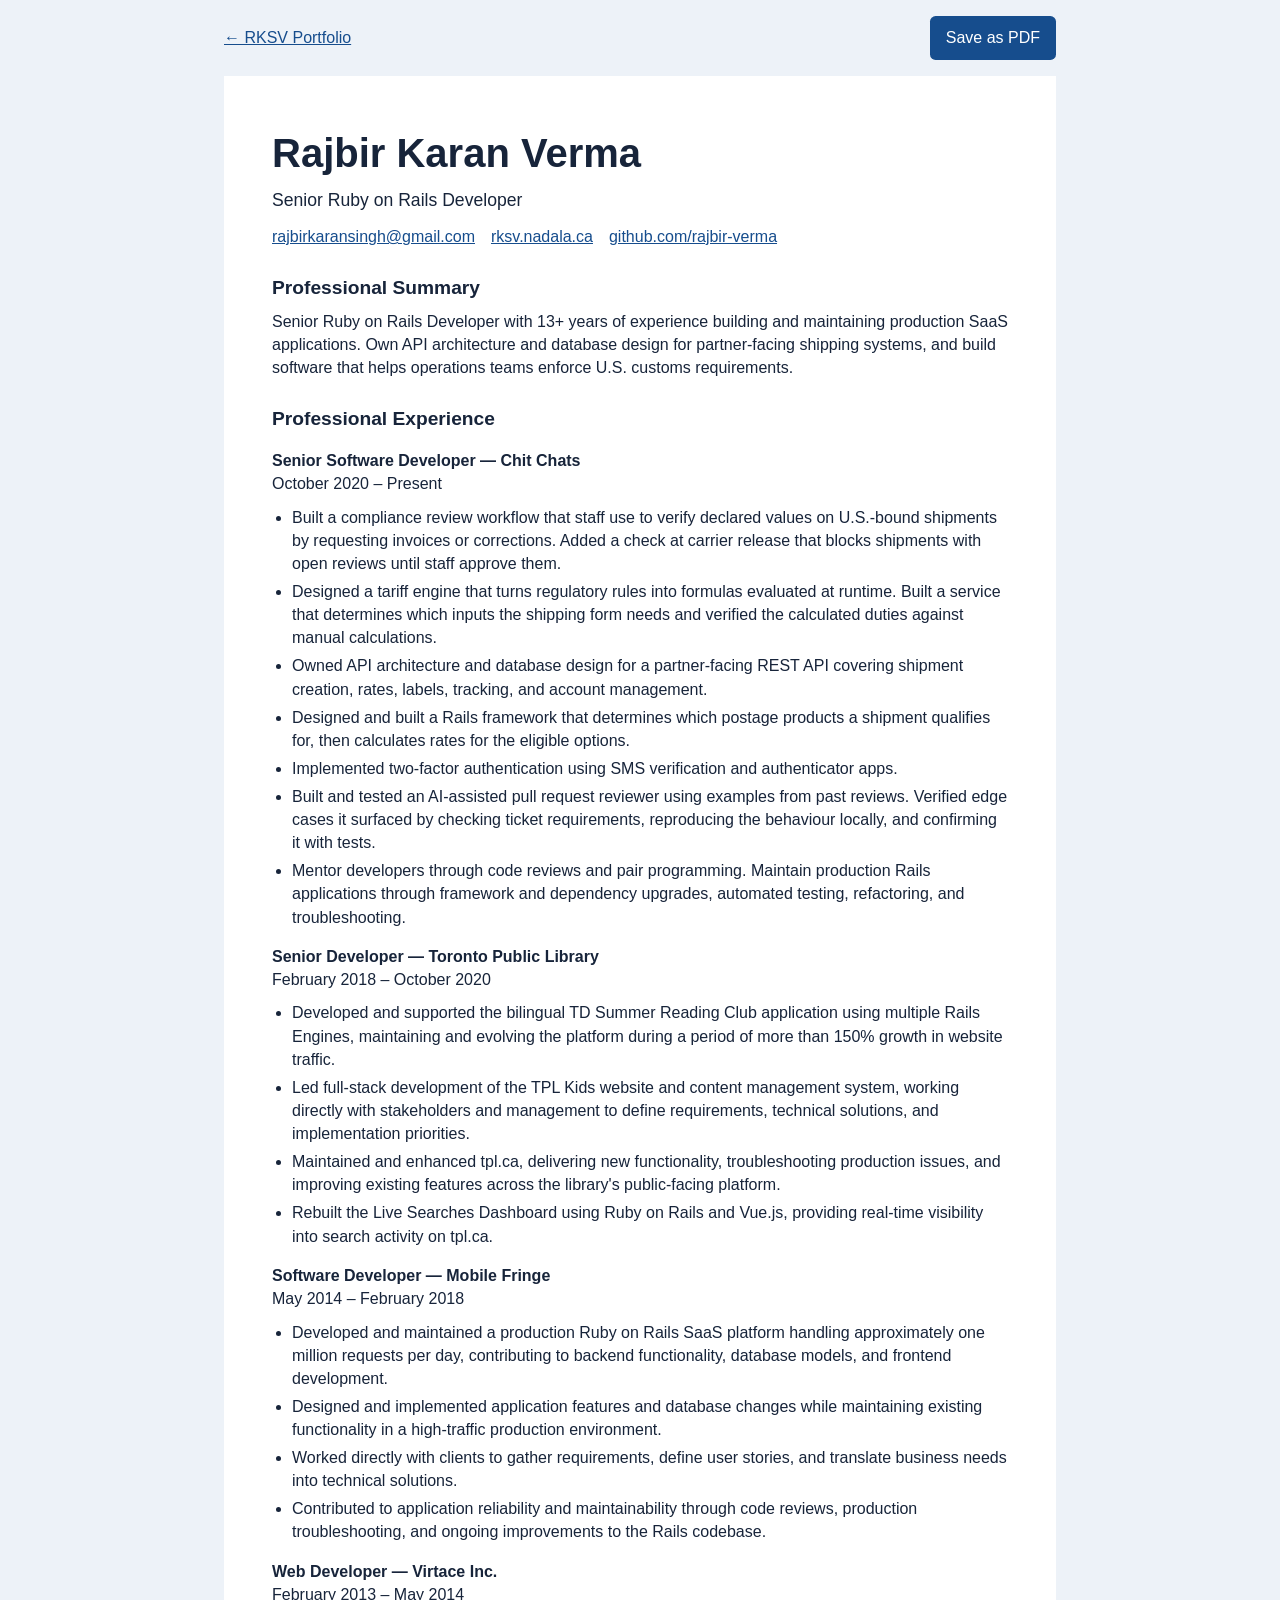
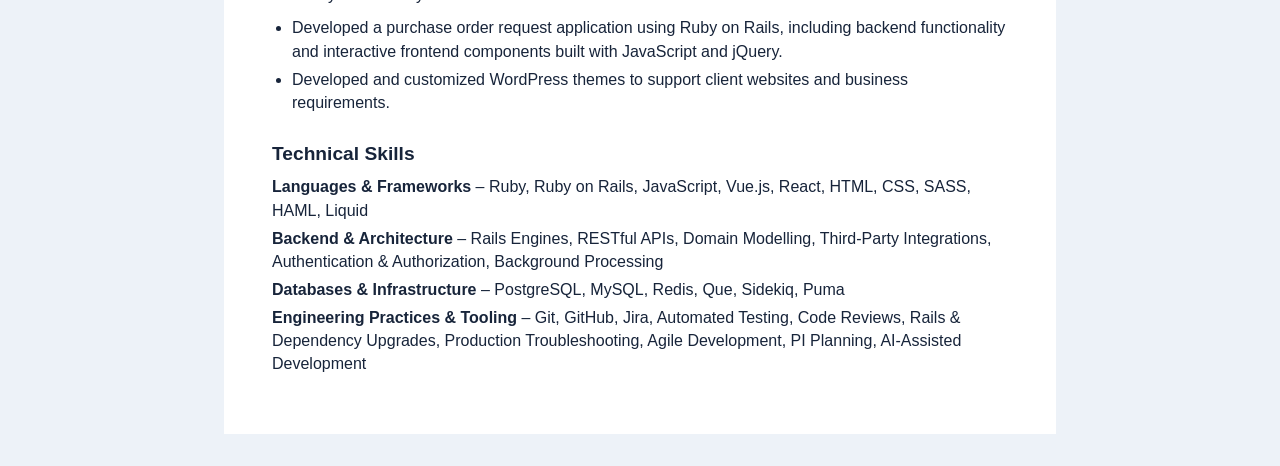
==== resume/index.html @ 63a4ca6f "Add printable resume and refresh portfolio content" ====
<!doctype html>
<!-- Generated by scripts/build.ps1 from data/resume.json. -->
<html lang="en">
<head>
  <meta charset="utf-8">
  <meta name="viewport" content="width=device-width, initial-scale=1">
  <meta name="description" content="Resume of Rajbir Karan Verma, Senior Ruby on Rails Developer.">
  <title>Rajbir_Karan_Verma_Resume</title>
  <link rel="icon" type="image/svg+xml" href="../favicon.svg">
  <link rel="stylesheet" href="resume.css">
  <script src="print.js" defer></script>
</head>
<body>
  <nav class="controls" aria-label="Resume controls">
    <a href="../">&larr; RKSV Portfolio</a>
    <button type="button" id="print-resume" hidden>Save as PDF</button>
  </nav>
  <main>
    <header>
      <h1>Rajbir Karan Verma</h1>
      <p class="role">Senior Ruby on Rails Developer</p>
      <p class="contact"><a href="mailto:rajbirkaransingh@gmail.com">rajbirkaransingh@gmail.com</a><a href="https://rksv.nadala.ca">rksv.nadala.ca</a><a href="https://github.com/rajbir-verma">github.com/rajbir-verma</a></p>
    </header>
    <section>
      <h2>Professional Summary</h2>
      <p>Senior Ruby on Rails Developer with 13+ years of experience building and maintaining production SaaS applications. Own API architecture and database design for partner-facing shipping systems, and build software that helps operations teams enforce U.S. customs requirements.</p>
    </section>
    <section>
      <h2>Professional Experience</h2>
    <article>
      <h3>Senior Software Developer &mdash; Chit Chats</h3>
      <p class="dates">October 2020 – Present</p>
      <ul>
        <li>Built a compliance review workflow that staff use to verify declared values on U.S.-bound shipments by requesting invoices or corrections. Added a check at carrier release that blocks shipments with open reviews until staff approve them.</li>
        <li>Designed a tariff engine that turns regulatory rules into formulas evaluated at runtime. Built a service that determines which inputs the shipping form needs and verified the calculated duties against manual calculations.</li>
        <li>Owned API architecture and database design for a partner-facing REST API covering shipment creation, rates, labels, tracking, and account management.</li>
        <li>Designed and built a Rails framework that determines which postage products a shipment qualifies for, then calculates rates for the eligible options.</li>
        <li>Implemented two-factor authentication using SMS verification and authenticator apps.</li>
        <li>Built and tested an AI-assisted pull request reviewer using examples from past reviews. Verified edge cases it surfaced by checking ticket requirements, reproducing the behaviour locally, and confirming it with tests.</li>
        <li>Mentor developers through code reviews and pair programming. Maintain production Rails applications through framework and dependency upgrades, automated testing, refactoring, and troubleshooting.</li>
      </ul>
    </article>
    <article>
      <h3>Senior Developer &mdash; Toronto Public Library</h3>
      <p class="dates">February 2018 – October 2020</p>
      <ul>
        <li>Developed and supported the bilingual TD Summer Reading Club application using multiple Rails Engines, maintaining and evolving the platform during a period of more than 150% growth in website traffic.</li>
        <li>Led full-stack development of the TPL Kids website and content management system, working directly with stakeholders and management to define requirements, technical solutions, and implementation priorities.</li>
        <li>Maintained and enhanced tpl.ca, delivering new functionality, troubleshooting production issues, and improving existing features across the library&#39;s public-facing platform.</li>
        <li>Rebuilt the Live Searches Dashboard using Ruby on Rails and Vue.js, providing real-time visibility into search activity on tpl.ca.</li>
      </ul>
    </article>
    <article>
      <h3>Software Developer &mdash; Mobile Fringe</h3>
      <p class="dates">May 2014 – February 2018</p>
      <ul>
        <li>Developed and maintained a production Ruby on Rails SaaS platform handling approximately one million requests per day, contributing to backend functionality, database models, and frontend development.</li>
        <li>Designed and implemented application features and database changes while maintaining existing functionality in a high-traffic production environment.</li>
        <li>Worked directly with clients to gather requirements, define user stories, and translate business needs into technical solutions.</li>
        <li>Contributed to application reliability and maintainability through code reviews, production troubleshooting, and ongoing improvements to the Rails codebase.</li>
      </ul>
    </article>
    <article>
      <h3>Web Developer &mdash; Virtace Inc.</h3>
      <p class="dates">February 2013 – May 2014</p>
      <ul>
        <li>Developed a purchase order request application using Ruby on Rails, including backend functionality and interactive frontend components built with JavaScript and jQuery.</li>
        <li>Developed and customized WordPress themes to support client websites and business requirements.</li>
      </ul>
    </article>
    </section>
    <section>
      <h2>Technical Skills</h2>
      <ul class="skills">
        <li><strong>Languages &amp; Frameworks</strong> &ndash; Ruby, Ruby on Rails, JavaScript, Vue.js, React, HTML, CSS, SASS, HAML, Liquid</li>
        <li><strong>Backend &amp; Architecture</strong> &ndash; Rails Engines, RESTful APIs, Domain Modelling, Third-Party Integrations, Authentication &amp; Authorization, Background Processing</li>
        <li><strong>Databases &amp; Infrastructure</strong> &ndash; PostgreSQL, MySQL, Redis, Que, Sidekiq, Puma</li>
        <li><strong>Engineering Practices &amp; Tooling</strong> &ndash; Git, GitHub, Jira, Automated Testing, Code Reviews, Rails &amp; Dependency Upgrades, Production Troubleshooting, Agile Development, PI Planning, AI-Assisted Development</li>
      </ul>
    </section>
  </main>
</body>
</html>
---- resume/resume.css ----
:root {
  font-family: Arial, sans-serif;
  color: #17243a;
  background: #edf2f8;
  line-height: 1.45;
}

body { margin: 0; }
a { color: #164d8d; overflow-wrap: anywhere; }
a:focus-visible, button:focus-visible { outline: 2px solid #164d8d; outline-offset: 4px; }

.controls, main {
  box-sizing: border-box;
  width: min(100% - 2rem, 52rem);
  margin-inline: auto;
}

.controls {
  display: flex;
  flex-wrap: wrap;
  align-items: center;
  justify-content: space-between;
  gap: .75rem;
  padding-block: 1rem;
}

button {
  border: 0;
  border-radius: .35rem;
  padding: .65rem 1rem;
  background: #164d8d;
  color: white;
  font: inherit;
  cursor: pointer;
}

main {
  background: white;
  margin-bottom: 2rem;
  padding: clamp(1rem, 5vw, 3rem);
}

h1 { font-size: clamp(1.75rem, 5vw, 2.5rem); margin: 0; }
h2 { font-size: 1.2rem; margin: 1.35em 0 .4em; }
h3 { font-size: 1rem; margin: 1em 0 0; }
p, ul { margin: .35em 0 .65em; }
ul { padding-inline-start: 1.25em; }
li { margin-bottom: .3em; }
.role { font-size: 1.1rem; }
.dates { margin-top: 0; }
.contact a { display: inline-block; max-width: 100%; margin-inline-end: 1em; }
.skills { list-style: none; padding: 0; }

@page { size: letter; margin: .65in .7in; }

@media print {
  :root { color: #000; background: #fff; font-size: 11pt; line-height: 1.3; }
  .controls { display: none; }
  main { width: auto; margin: 0; padding: 0; }
  h1 { font-size: 22pt; }
  h2 { font-size: 13pt; }
  h3 { font-size: 11pt; }
  h2, h3, .dates { break-after: avoid; }
  article, li { break-inside: avoid; }
  p, li { orphans: 2; widows: 2; }
  a { color: inherit; }
}
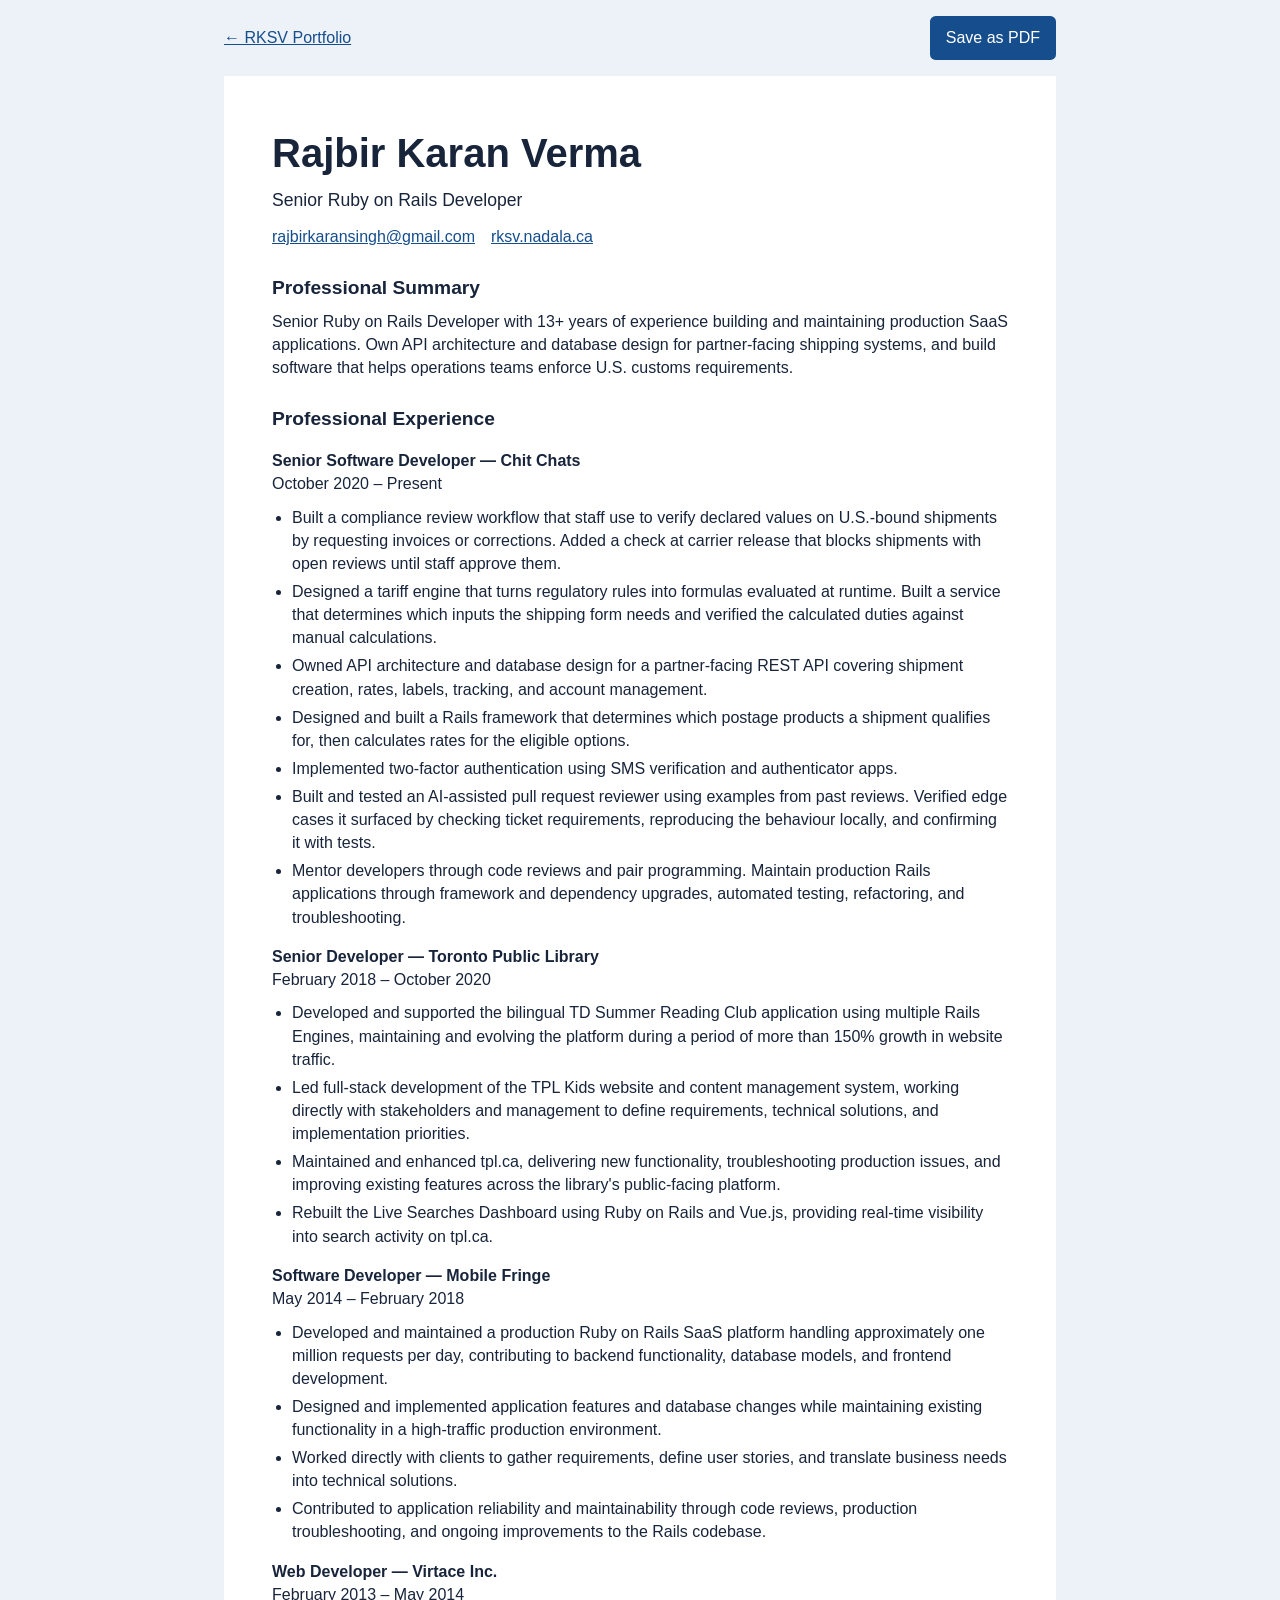
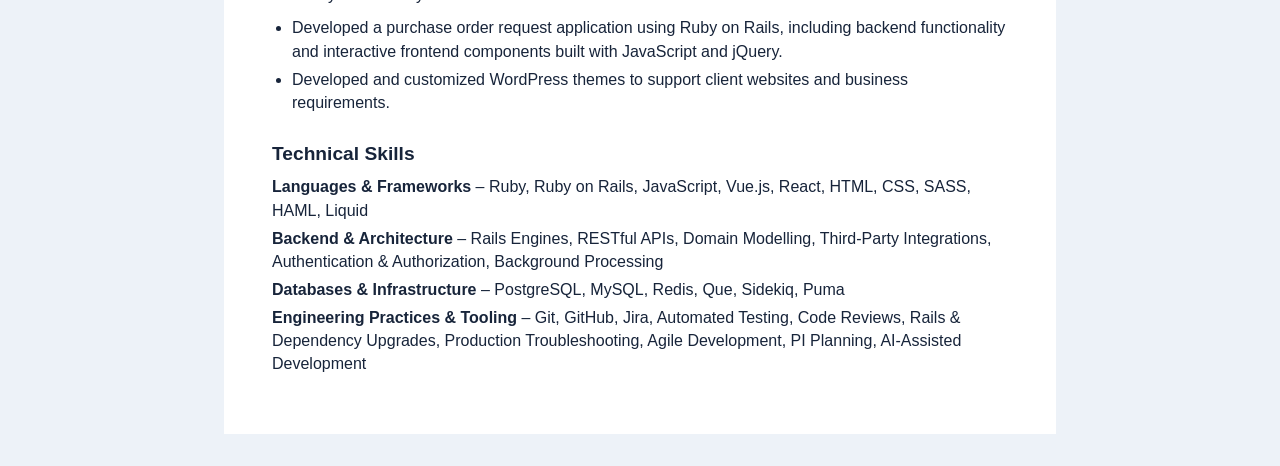
==== commit bc63811e: "Remove personal GitHub link from resume" ====
--- a/resume/index.html
+++ b/resume/index.html
@@ -19,7 +19,7 @@
     <header>
       <h1>Rajbir Karan Verma</h1>
       <p class="role">Senior Ruby on Rails Developer</p>
-      <p class="contact"><a href="mailto:rajbirkaransingh@gmail.com">rajbirkaransingh@gmail.com</a><a href="https://rksv.nadala.ca">rksv.nadala.ca</a><a href="https://github.com/rajbir-verma">github.com/rajbir-verma</a></p>
+      <p class="contact"><a href="mailto:rajbirkaransingh@gmail.com">rajbirkaransingh@gmail.com</a><a href="https://rksv.nadala.ca">rksv.nadala.ca</a></p>
     </header>
     <section>
       <h2>Professional Summary</h2>
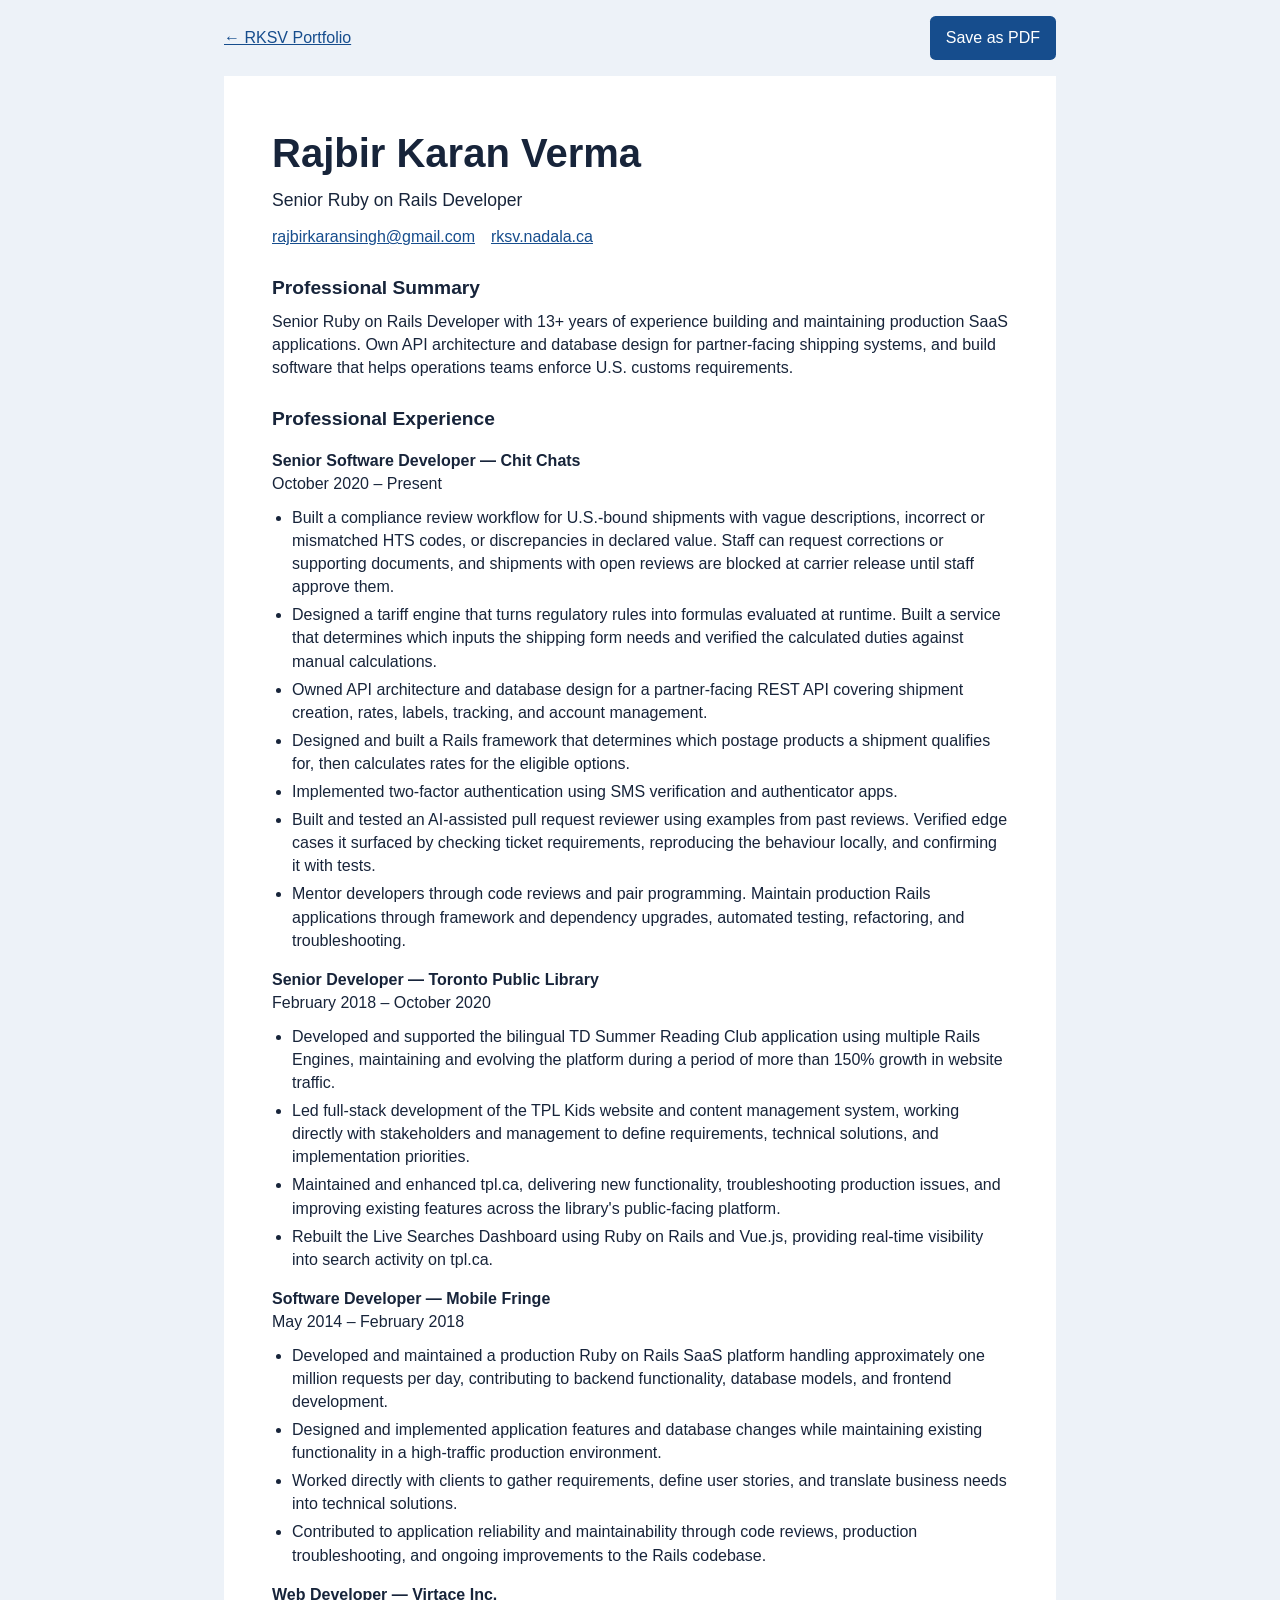
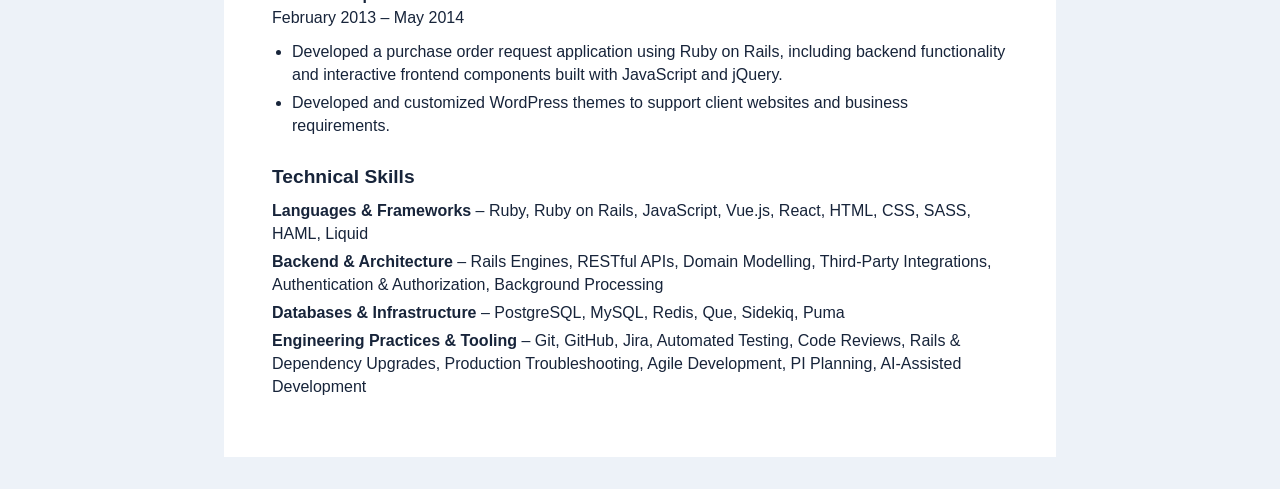
==== commit 539a9201: "Clarify shipment compliance review scope" ====
--- a/resume/index.html
+++ b/resume/index.html
@@ -31,7 +31,7 @@
       <h3>Senior Software Developer &mdash; Chit Chats</h3>
       <p class="dates">October 2020 – Present</p>
       <ul>
-        <li>Built a compliance review workflow that staff use to verify declared values on U.S.-bound shipments by requesting invoices or corrections. Added a check at carrier release that blocks shipments with open reviews until staff approve them.</li>
+        <li>Built a compliance review workflow for U.S.-bound shipments with vague descriptions, incorrect or mismatched HTS codes, or discrepancies in declared value. Staff can request corrections or supporting documents, and shipments with open reviews are blocked at carrier release until staff approve them.</li>
         <li>Designed a tariff engine that turns regulatory rules into formulas evaluated at runtime. Built a service that determines which inputs the shipping form needs and verified the calculated duties against manual calculations.</li>
         <li>Owned API architecture and database design for a partner-facing REST API covering shipment creation, rates, labels, tracking, and account management.</li>
         <li>Designed and built a Rails framework that determines which postage products a shipment qualifies for, then calculates rates for the eligible options.</li>
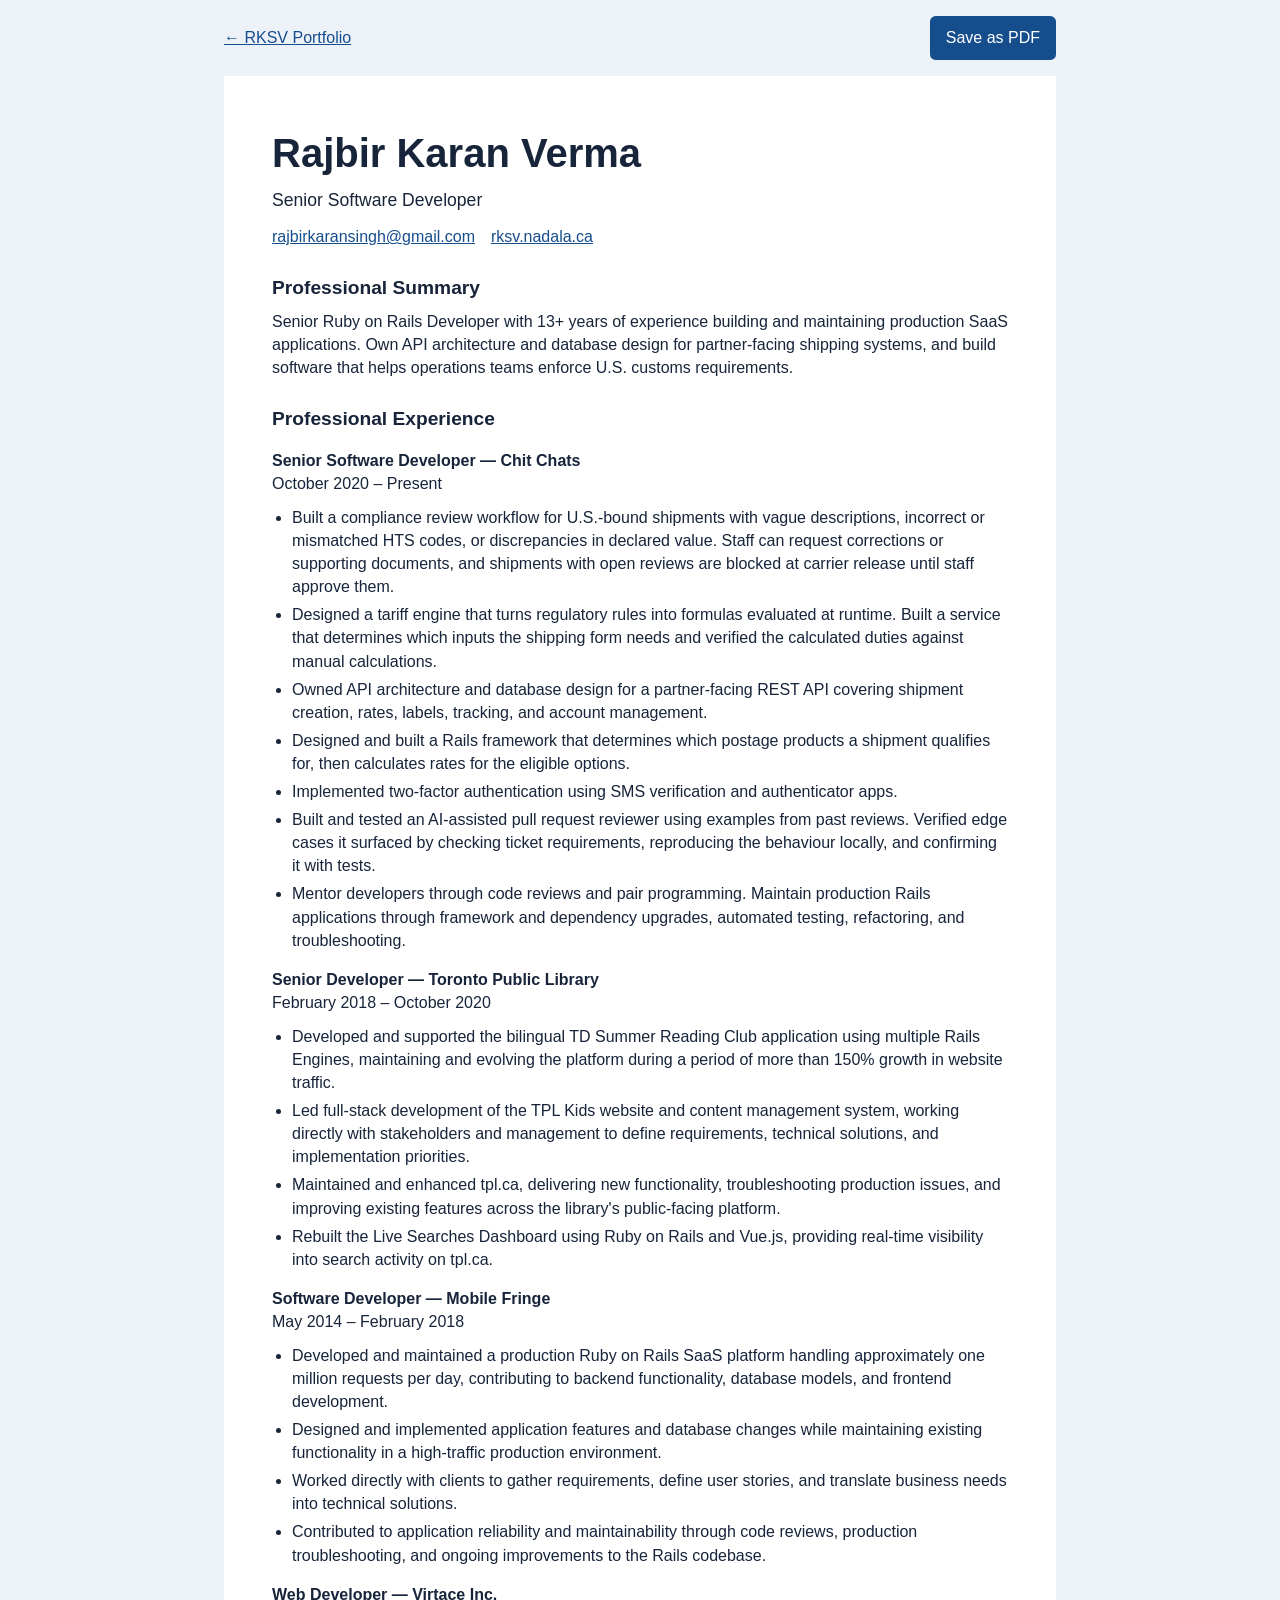
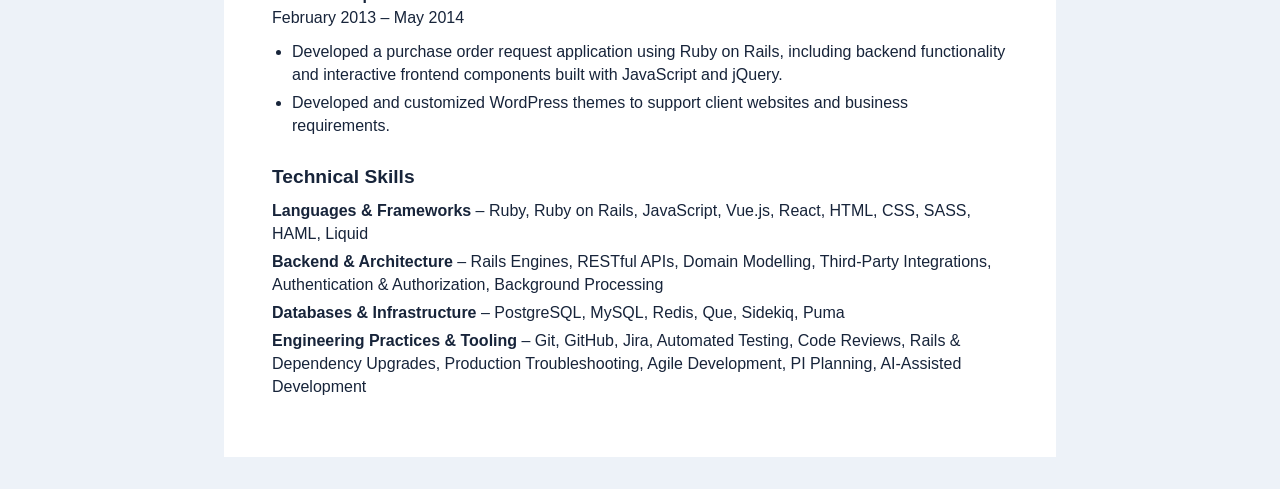
==== commit b94a1909: "Use Senior Software Developer headline" ====
--- a/resume/index.html
+++ b/resume/index.html
@@ -4,7 +4,7 @@
 <head>
   <meta charset="utf-8">
   <meta name="viewport" content="width=device-width, initial-scale=1">
-  <meta name="description" content="Resume of Rajbir Karan Verma, Senior Ruby on Rails Developer.">
+  <meta name="description" content="Resume of Rajbir Karan Verma, Senior Software Developer.">
   <title>Rajbir_Karan_Verma_Resume</title>
   <link rel="icon" type="image/svg+xml" href="../favicon.svg">
   <link rel="stylesheet" href="resume.css">
@@ -18,7 +18,7 @@
   <main>
     <header>
       <h1>Rajbir Karan Verma</h1>
-      <p class="role">Senior Ruby on Rails Developer</p>
+      <p class="role">Senior Software Developer</p>
       <p class="contact"><a href="mailto:rajbirkaransingh@gmail.com">rajbirkaransingh@gmail.com</a><a href="https://rksv.nadala.ca">rksv.nadala.ca</a></p>
     </header>
     <section>
